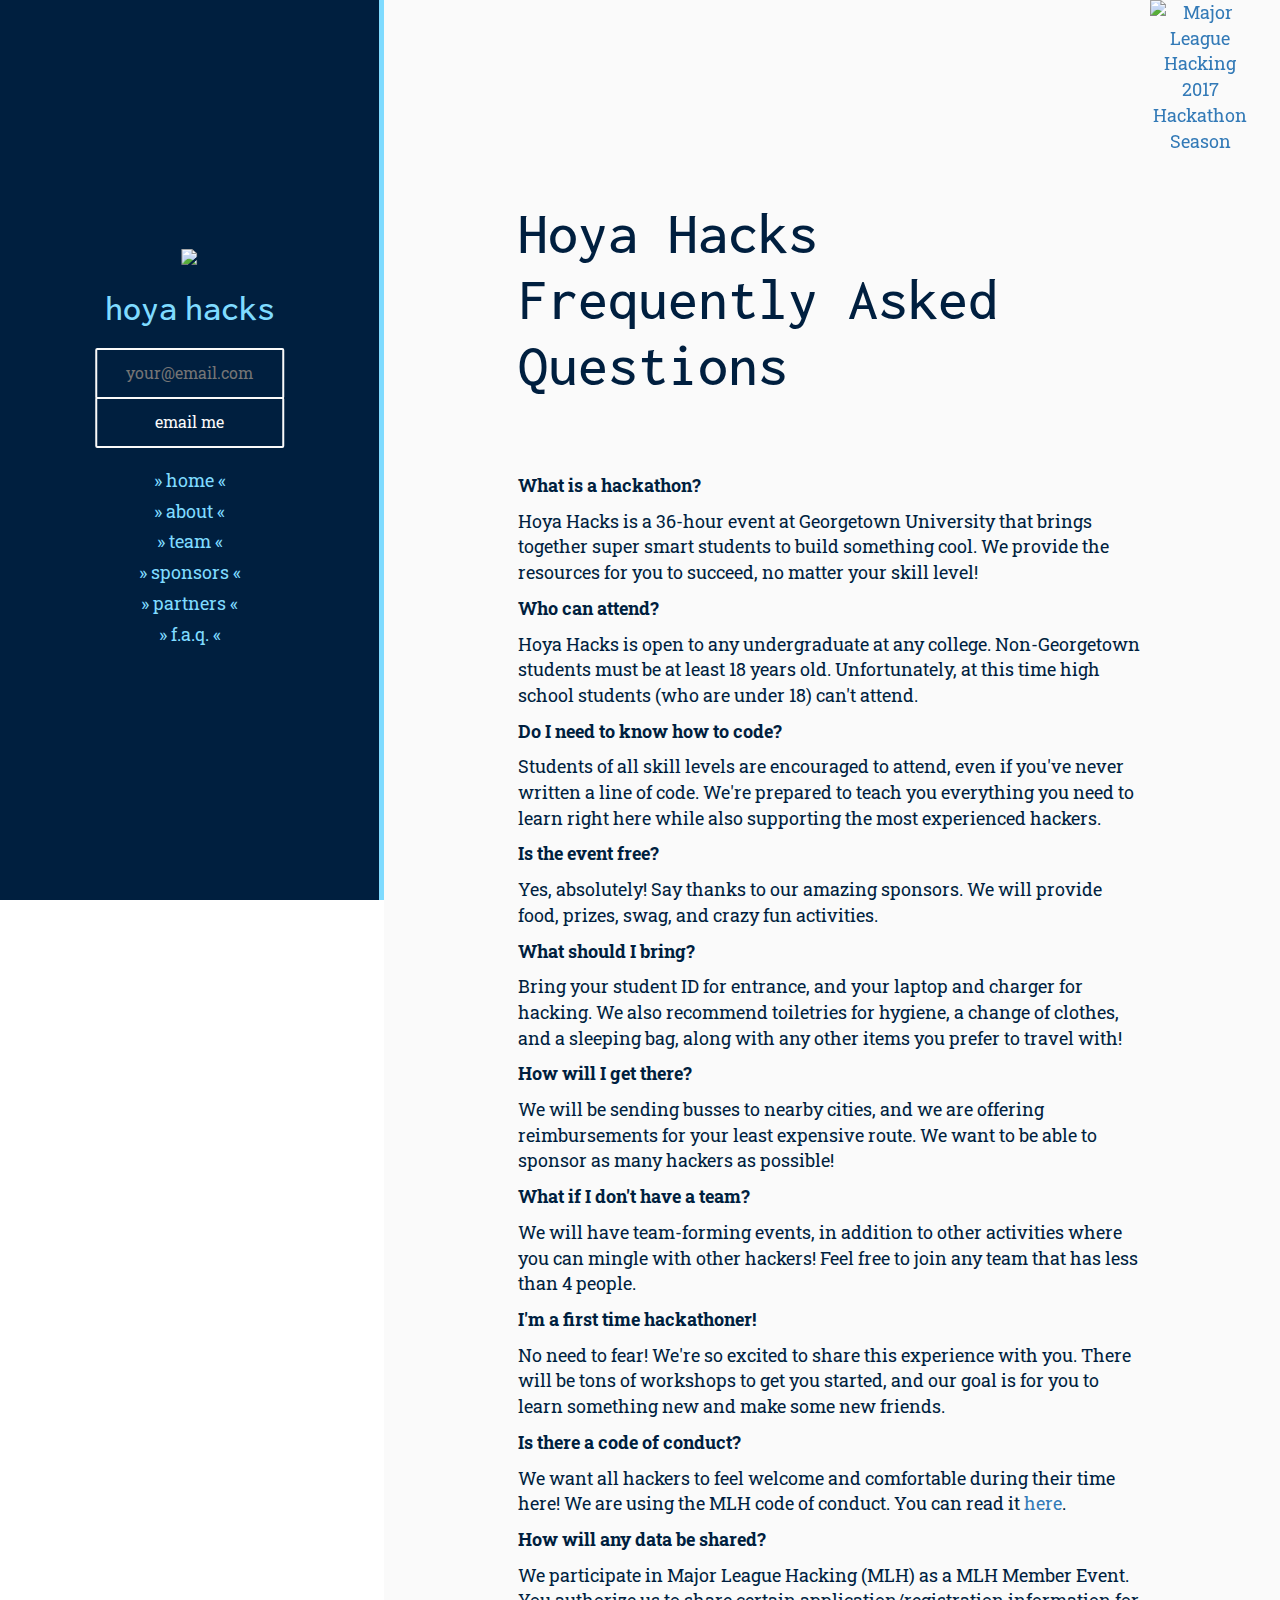
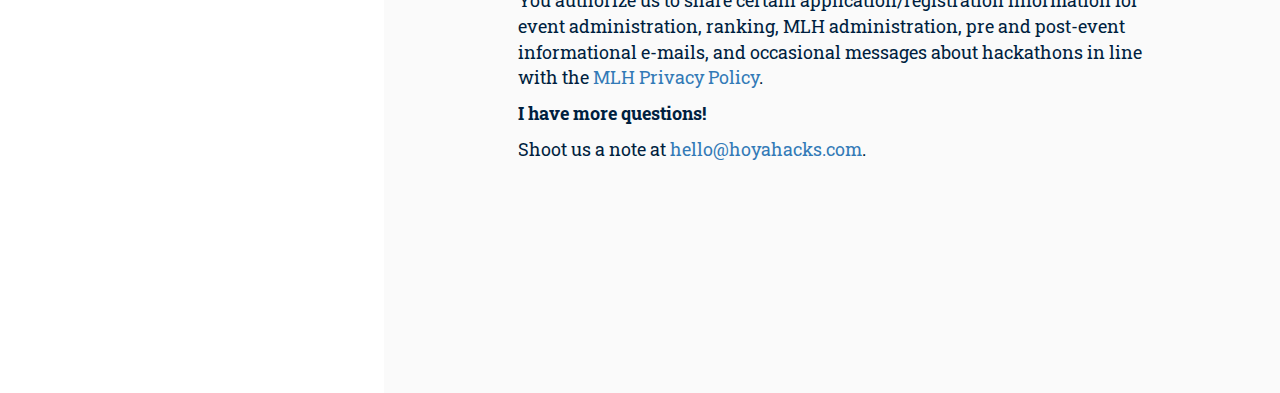
==== faq.html @ a499005d "Resolve character errors in FAQ" ====
<!doctype html>
<head>
<head lang="en">
  <meta charset="utf-8">

</head>
  <title>Hoya Hacks</title>
  <meta charset="UTF-8">
  <meta name="viewport" content="width=device-width, initial-scale=1.0, user-scalable=yes">
  <meta name="description" content="Hoya Hacks is Georgetown University's first-ever intercollegiate hackathon.">

  <!-- Facebook -->
  <meta property="fb:app_id" content="1055176054540154">
  <meta property="og:url" content="http://www.hoyahacks.com">
  <meta property="og:title" content="Hoya Hacks 2016">
  <meta property="og:description" content="Hoya Hacks is Georgetown University's first-ever intercollegiate hackathon.">
  <meta property="og:type" content="website">
  <meta property="og:image" content="https://raw.githubusercontent.com/HoyaHacks/web/gh-pages/img/fb-photo.jpg">
  <meta property="og:image:width" content="1200">
  <meta property="og:image:height" content="630">
  <meta property="og:image:type" content="image/png">

  <!-- Twitter -->
  <meta name="twitter:card" content="summary">
  <meta name="twitter:site" content="@hoyahacks">
  <meta name="twitter:title" content="Hoya Hacks 2016">
  <meta name="twitter:description" content="Hoya Hacks is Georgetown University's first-ever intercollegiate hackathon.">
  <meta name="twitter:image" content="http://www.hoyahacks.com/img/dog-pink.png">
  <meta name="twitter:image:width" content="512">
  <meta name="twitter:image:height" content="512">

  <!-- scripts and styles -->
  <link rel="icon" type="image/png" href="img/favicon.png">
  <script type="text/javascript" src="http://ajax.googleapis.com/ajax/libs/jquery/1.7.2/jquery.min.js"></script>
  <script type="text/javascript" src="js/main.js"></script>
  <link rel="stylesheet" href="https://maxcdn.bootstrapcdn.com/bootstrap/3.3.5/css/bootstrap.min.css">
  <link rel="stylesheet" href="https://maxcdn.bootstrapcdn.com/font-awesome/4.5.0/css/font-awesome.min.css">
  <link rel="stylesheet" href="css/styles.css">
  <link rel="stylesheet" href="css/mailchimp.css">

  <!-- Facebook Pixel Code -->
  <script>
  !function(f,b,e,v,n,t,s){if(f.fbq)return;n=f.fbq=function(){n.callMethod?
  n.callMethod.apply(n,arguments):n.queue.push(arguments)};if(!f._fbq)f._fbq=n;
  n.push=n;n.loaded=!0;n.version='2.0';n.queue=[];t=b.createElement(e);t.async=!0;
  t.src=v;s=b.getElementsByTagName(e)[0];s.parentNode.insertBefore(t,s)}(window,
  document,'script','//connect.facebook.net/en_US/fbevents.js');
  fbq('init', '924072291000390');
  fbq('track', "PageView");</script>
  <noscript><img height="1" width="1" style="display:none"
  src="https://www.facebook.com/tr?id=924072291000390&ev=PageView&noscript=1"
  /></noscript>

  <!-- Google Analytics -->
  <script>
  (function(i,s,o,g,r,a,m){i['GoogleAnalyticsObject']=r;i[r]=i[r]||function(){
    (i[r].q=i[r].q||[]).push(arguments)},i[r].l=1*new Date();a=s.createElement(o),
    m=s.getElementsByTagName(o)[0];a.async=1;a.src=g;m.parentNode.insertBefore(a,m)
  })(window,document,'script','http://www.google-analytics.com/analytics.js','ga');
  ga('create', 'UA-65596909-1', 'auto');
  ga('send', 'pageview');
  </script>

</head>


<body>
  <div class="container-fluid">
    <div class="row">

      <!-- LEFT -->
      <div class="col-md-6 affix hidden-xs hidden-sm left">
        <div class="centered-container">
          <div class="bulldog-tease">
            <img src="img/bulldog.png">
          </div>
          <h1 class="hoyahacks">hoya hacks</h1>
          <!-- get those emails -->
          <div class="signup-container">
            <form action="http://hoyahacks.us11.list-manage.com/subscribe/post?u=f55885e2bcd3f02b15c63562a&amp;id=f639714c6d" method="post" id="mc-embedded-subscribe-form" name="mc-embedded-subscribe-form" class="validate" target="_blank" novalidate>
              <input type="email" value="" name="EMAIL" class="email" id="mce-EMAIL" placeholder="your@email.com" required="">
              <input type="submit" value="email me" name="subscribe" id="mc-embedded-subscribe" class="button signup">
            </form>
          </div>
          <!-- nav -->
          <ul class="nav-left">
            <li><a href="index.html#top">&raquo; home &laquo;</a></li>
            <li><a href="index.html#about">&raquo; about &laquo;</a></li>
            <li><a href="index.html#team">&raquo; team &laquo;</a></li>
            <li><a href="index.html#sponsors">&raquo; sponsors &laquo;</a></li>
            <li><a href="index.html#partners">&raquo; partners &laquo;</a></li>
            <li><a href="#top">&raquo; f.a.q. &laquo;</a></li>
          </ul>
        </div>
      </div>

      <!-- TOP -->
      <div class="col-md-6 hidden-md hidden-lg left top">
        <div class="centered-container">
          <div class="bulldog-tease">
            <img src="img/bulldog.png">
          </div>
          <h1 class="hoyahacks">hoya hacks</h1>
          <!-- get those emails -->
          <div class="signup-container">
            <form action="http://hoyahacks.us11.list-manage.com/subscribe/post?u=f55885e2bcd3f02b15c63562a&amp;id=f639714c6d" method="post" id="mc-embedded-subscribe-form" name="mc-embedded-subscribe-form" class="validate" target="_blank" novalidate>
              <input type="email" value="" name="EMAIL" class="email" id="mce-EMAIL" placeholder="your@email.com" required="">
              <input type="submit" value="email me" name="subscribe" id="mc-embedded-subscribe" class="button signup">
            </form>
          </div>
          <!-- nav -->
          <ul class="nav-left">
            <li><a href="index.html#top">&raquo; home &laquo;</a></li>
            <li><a href="index.html#about">&raquo; about &laquo;</a></li>
            <li><a href="index.html#team">&raquo; team &laquo;</a></li>
            <li><a href="index.html#sponsors">&raquo; sponsors &laquo;</a></li>
            <li><a href="index.html#partners">&raquo; partners &laquo;</a></li>
            <li><a href="#top">&raquo; f.a.q. &laquo;</a></li>
          </ul>
        </div>
      </div>

      <!-- RIGHT -->
      <div class="col-md-6 col-md-offset-6 right">
        <div class="contents-container">
          <div class="section dark-text">
            <h1 id="top" class="attention">Hoya Hacks<br>Frequently Asked Questions</h1>
          </div>
          <div class="section dark-text">
            <p style="font-weight:bold;">What is a hackathon?</p>
            <p>Hoya Hacks is a 36-hour event at Georgetown University that brings together super smart students to build something cool. We provide the resources for you to succeed, no matter your skill level!</p>
            <p style="font-weight:bold;">Who can attend?</p>
            <p>Hoya Hacks is open to any undergraduate at any college. Non-Georgetown students must be at least 18 years old. Unfortunately, at this time high school students (who are under 18) can't attend.</p>
            <p style="font-weight:bold;">Do I need to know how to code?</p>
            <p>Students of all skill levels are encouraged to attend, even if you've never written a line of code. We're prepared to teach you everything you need to learn right here while also supporting the most experienced hackers.</p>
            <p style="font-weight:bold;">Is the event free?</p>
            <p>Yes, absolutely! Say thanks to our amazing sponsors. We will provide food, prizes, swag, and crazy fun activities.</p>
            <p style="font-weight:bold;">What should I bring?</p>
            <p>Bring your student ID for entrance, and your laptop and charger for hacking. We also recommend toiletries for hygiene, a change of clothes, and a sleeping bag, along with any other items you prefer to travel with!</p>
            <p style="font-weight:bold;">How will I get there?</p>
            <p>We will be sending busses to nearby cities, and we are offering reimbursements for your least expensive route. We want to be able to sponsor as many hackers as possible!</p>
            <p style="font-weight:bold;">What if I don't have a team?</p>
            <p>We will have team-forming events, in addition to other activities where you can mingle with other hackers! Feel free to join any team that has less than 4 people.</p>
            <p style="font-weight:bold;">I'm a first time hackathoner!</p>
            <p>No need to fear! We're so excited to share this experience with you. There will be tons of workshops to get you started, and our goal is for you to learn something new and make some new friends.</p>
            <p style="font-weight:bold;">Is there a code of conduct?</p>
            <p>We want all hackers to feel welcome and comfortable during their time here! We are using the MLH code of conduct. You can read it <a href="http://mlh.io/privacy">here</a>.</p>
            <p style="font-weight:bold;">How will any data be shared?</p>
            <p>We participate in Major League Hacking (MLH) as a MLH Member Event. You authorize us to share certain application/registration information for event administration, ranking, MLH administration, pre and post-event informational e-mails, and occasional messages about hackathons in line with the <a href="http://mlh.io/privacy">MLH Privacy Policy</a>.</p>
            <p style="font-weight:bold;">I have more questions!</p>
            <p>Shoot us a note at <a href="mailto:hello@hoyahacks.com">hello@hoyahacks.com</a>.</p>
          </div>
        </div>
      </div>
    </div>

  </div>

  <script type='text/javascript' src='http://s3.amazonaws.com/downloads.mailchimp.com/js/mc-validate.js'></script>
  <script type='text/javascript'>(function($) {window.fnames = new Array(); window.ftypes = new Array();fnames[0]='EMAIL';ftypes[0]='email';fnames[1]='FNAME';ftypes[1]='text';fnames[2]='LNAME';ftypes[2]='text';}(jQuery));var $mcj = jQuery.noConflict(true);</script>
  <!--End mc_embed_signup-->

  <!-- Google Analytics -->
  <script>
  (function(i,s,o,g,r,a,m){i['GoogleAnalyticsObject']=r;i[r]=i[r]||function(){
    (i[r].q=i[r].q||[]).push(arguments)},i[r].l=1*new Date();a=s.createElement(o),
    m=s.getElementsByTagName(o)[0];a.async=1;a.src=g;m.parentNode.insertBefore(a,m)
  })(window,document,'script','http://www.google-analytics.com/analytics.js','ga');

  ga('create', 'UA-65596909-1', 'auto');
  ga('send', 'pageview');
  </script>
  <a id="mlh-trust-badge" style="display:block;max-width:100px;min-width:60px;position:fixed;right:30px;top:0;width:10%;z-index:10000" href="https://mlh.io/seasons/na-2017/events?utm_source=na-2017&utm_medium=TrustBadge&utm_campaign=na-2017&utm_content=blue" target="_blank"><img src="https://s3.amazonaws.com/logged-assets/trust-badge/2017/blue.svg" alt="Major League Hacking 2017 Hackathon Season" style="width:100%"></a>
</body>

</html>
---- css/styles.css ----
@import 'https://fonts.googleapis.com/css?family=Inconsolata:700|Roboto+Slab:300';

body {
    font-family: 'Roboto Slab', sans-serif;
    text-align: center;
    color: rgb(42,42,42);
}

h1, h2, h3, h4 {
    font-family: 'Inconsolata', sans-serif;
}

h1.hoyahacks {
    word-spacing: -10px;
}

body {
    font-size: 18px;
}

.contents-container h1 {
    font-size: 45px;
}

img {
    max-height: 100%;
}

.logo-holder {
    padding: 12em 0 0;
}

.fixed-left {
    position: fixed;
}

.logo-holder img {
    max-width: 96%;
    width: 1000px;
}

.btn {
    -webkit-appearance: none;
    text-transform: uppercase;
    background: #47adaa;
    color: #fff;
}

.dates {
    font-size: 4em;
    margin-top: 0.2em;
    margin-bottom: 1em;
    color: #7FDBFF;
}

#messages {
    min-height: 1.4em;
    font-size: 2em;
}

.questions {
    display: inline-block;
    font-size: 1.5em;
    margin-top: 1em;
}

.bulldog-tease {
    display: inline-block;
}

.contact-email {
    color: #fff;
    text-decoration: underline;
}

.contact-email:hover {
    color: #fff;
}

/* LAYOUT */
.left {
    height: 100%;
    width: 30%;
    background-color: #001f3f;
    color: #7FDBFF;
    border-right: 5px solid #7FDBFF;
}

.right {
    float: left;
    margin-left: 30%;
    width:70%;
    float: right;
    background: #FAFAFA;
    color: #0074D9;
    padding: 10em 0 10em;
    text-align: left;
    max-width: 70%;
}

.top {
    min-height: 100vh;
}

/* CONTENTS */
.nav-left {
    padding: 0;
    list-style: none;
    font-size: 18px;
}

.nav-left li {
    margin-bottom: 5px;
}

.nav-left a {
    color: #7FDBFF;
}

.centered-container {
    position: absolute;
    left: 50%;
    top: 50%;
    transform: translateY(-50%) translateX(-50%);
}

.contents-container {
    width: 40em;
    max-width: 70%;
    margin-left: auto;
    margin-right: auto;
}

.section {
    margin-bottom: 50px;
}

.section a {
    color: ;
}

.contents-container h1.attention {
    font-size: 60px;
    margin-bottom: 75px;
}

/* PEOPLE */
div.people {
    margin-top: 20px;
    font-size: 15px;
    text-align: center;
}

h2.name {
    text-align: center;
    margin-top: 10px;
}

img.photo {
    margin-left: auto;
    margin-right: auto;
    max-width: 70%;
    border-radius: 2px;
    border: 2px solid #001f3f;
}

/* INPUT */
input {
    font-size: 16px;
    outline: none;
}

input.email {
    text-align: center;
    width: 100%;
    padding: 12px;
    border: 2px solid #FAFAFA;
    border-radius: 2px;
    background: transparent;
    color: #FAFAFA;
    transition: 0.3s ease;
}

/* Generalize out? */
.email:focus {
    border-color: #7FDBFF;
}

.email:focus + input.button {
    border-color: #7FDBFF;
    color: #7FDBFF;
}

input.button.signup {
    padding: 12px 25px;
    background: transparent;
    border: 2px solid #FAFAFA;
    border-radius: 2px;
    color: #FAFAFA;
    /* Hover */
    cursor: pointer;
    text-transform: lowercase;
    transition: 0.3s ease;
}
input.button.signup:hover {
    color: #001f3f;
    border-color: #7FDBFF;
    background-color: #7FDBFF;
}
/* Irritating. */
#mc-embedded-subscribe {
    width: 100%;
    margin: -2px auto 0px auto;
}

.signup-container {
    margin: 20px 0 20px;
    text-align: center;
}

/* RESPONSIVENESS */
@media only screen and (max-width: 1250px) {
    .dates {
        font-size: 2.5em;
    }
}

@media only screen and (max-width: 1100px) {
    .dates {
        font-size: 3em;
    }
}

@media only screen and (max-width: 992px) {
    .left {
        width: inherit;
        background-color: #001f3f;
        border: none;
    }
    .top {
        border-bottom: 5px solid #7FDBFF;
    }
    .right {
        width: 100%;
        max-width: 100%;
        float: inherit;
        margin: 0;
    }
    .affix {
        display: none;
    }
}

@media only screen and (max-width : 767px){
    div.people {
        margin-top: 0px;
    }
    .col-sm-4 {
        margin-top: 20px;
    }
    .contact-us {
        margin-top: 6em;
    }
    .logo-holder {
        padding-top: 8em;
    }
    body {
        font-size: 17px;
    }
    .contents-container h1.attention {
        font-size: 45px;
    }
}

@media only screen and (max-width : 520px){
    .contents-container {
        max-width: 80%;
    }
    body {
        font-size: 16px;
    }
}

/* MODIFIERS */
.light-text {
    color: #0074D9;
}
.dark-text {
    color: #001f3f;
}
---- css/mailchimp.css ----
#mc_embed_signup {
    clear: left;
    font-size: 0.8em;
}

#mc_embed_signup form {
    padding: 10px 0;
    text-align: center;
}

#mc_embed_signup .mc-field-group .email {
    display: inline-block;
    border: 0;
    font-size: 2.5em;
    color: #202f57;
    text-align: center;
    border-bottom: 1px solid gray;
    width: 600px;
    max-width: 75%;
}

#mc_embed_signup .mce_inline_error {
    width: 600px;
    max-width: 90%;
    margin: 0 auto !important;
}

#mc_embed_signup .button {
    background: #47adaa;
    font-size: 1.8em;
    height: auto;
    padding: 0.7em 1.2em;
    margin: 1em 0 0;
}
#mc_embed_signup .button:hover {
    background: #ed6f40;
}

#mc_embed_signup .mc-field-group {
    display: block;
    padding-bottom: 0;
    text-align: center;
    width: auto;
}

#mc_embed_signup div.response {
    width: 100%;
    float: none;
    text-align: center;
    margin-top: 0;
}
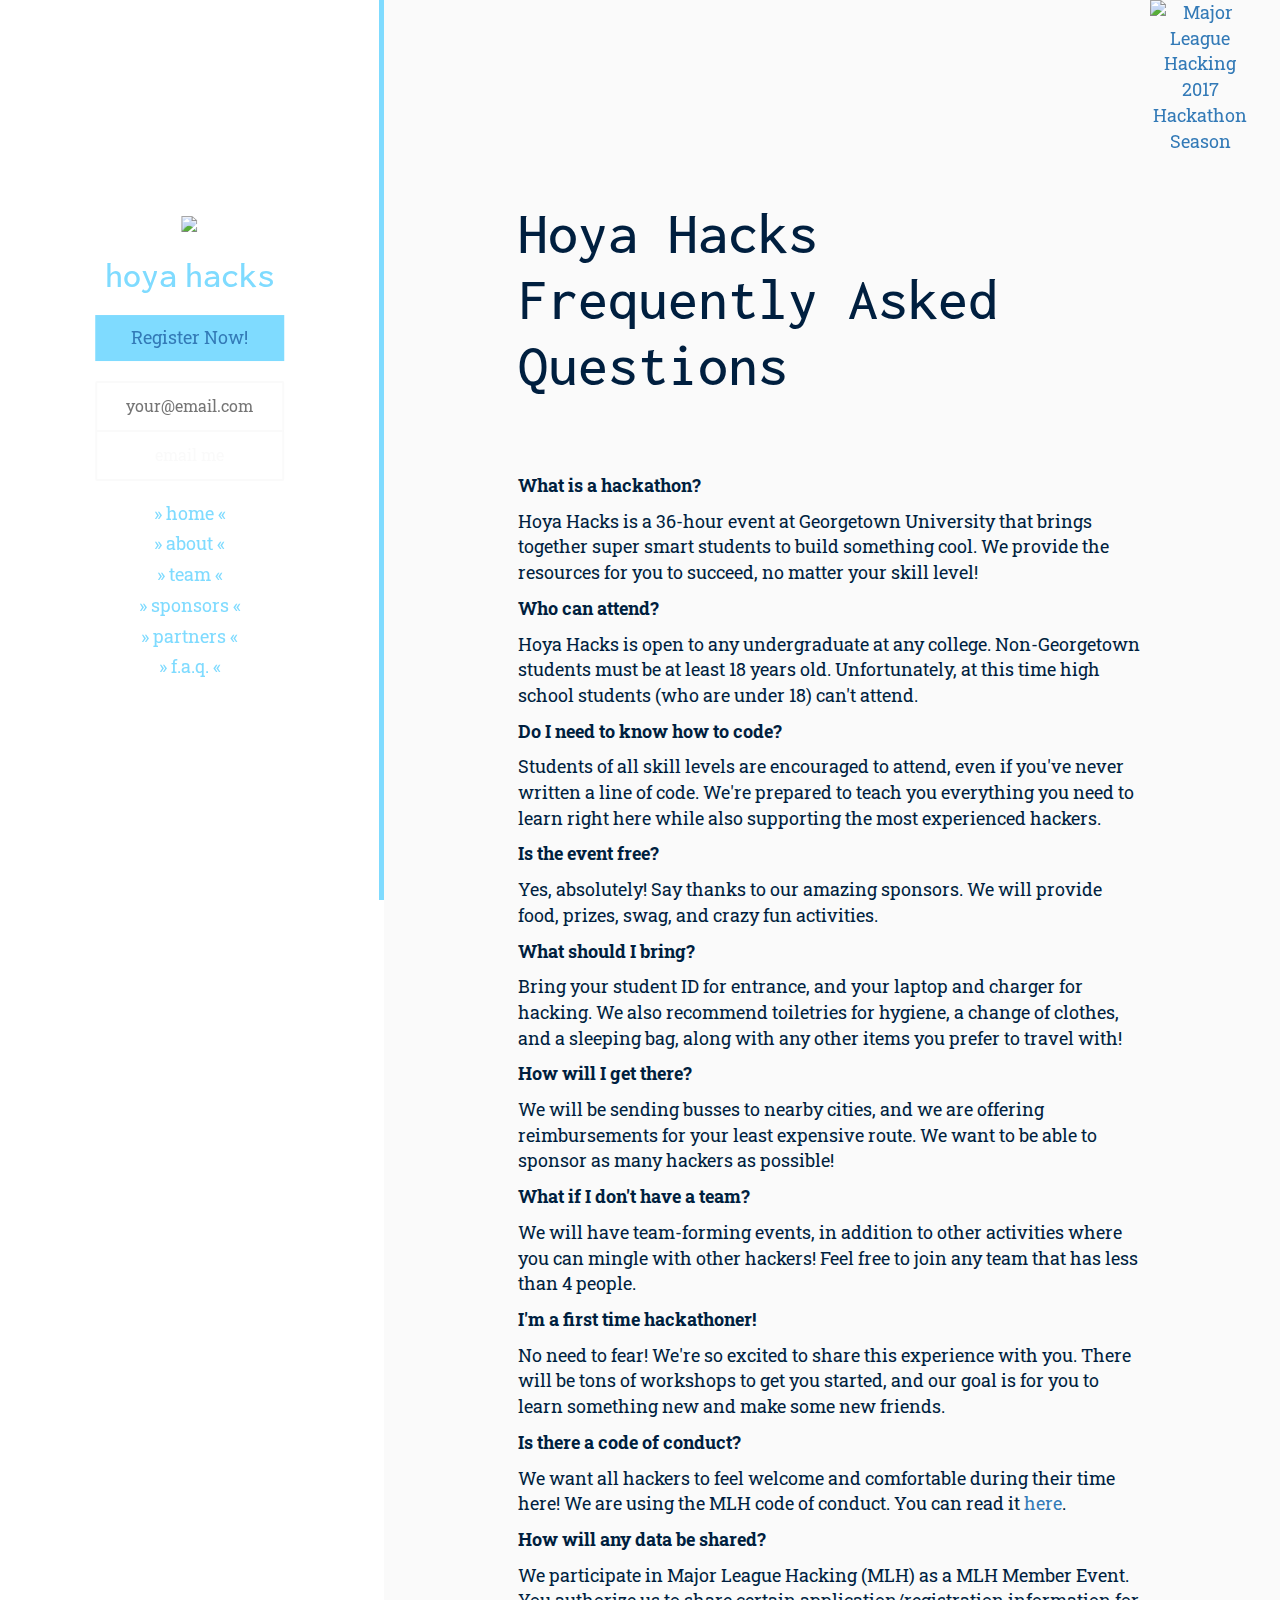
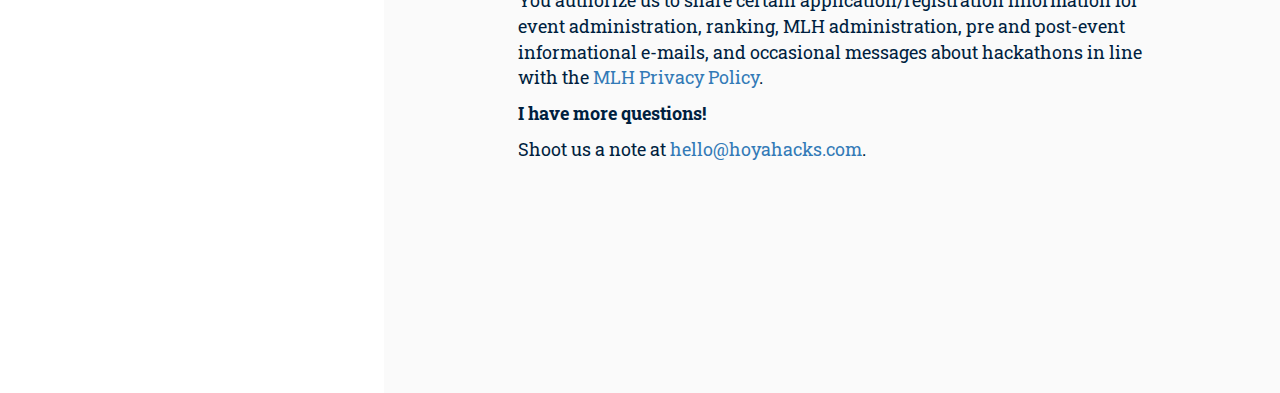
==== commit 83bbe1c9: "Added application button to mobile." ====
--- a/faq.html
+++ b/faq.html
@@ -75,6 +75,9 @@
             <img src="img/bulldog.png">
           </div>
           <h1 class="hoyahacks">hoya hacks</h1>
+		  <div class="signup-button-container">
+			<a href="https://hoyahacks.typeform.com/to/YUF3Q3" class="signup-button">Register Now!</a>
+		  </div>
           <!-- get those emails -->
           <div class="signup-container">
             <form action="http://hoyahacks.us11.list-manage.com/subscribe/post?u=f55885e2bcd3f02b15c63562a&amp;id=f639714c6d" method="post" id="mc-embedded-subscribe-form" name="mc-embedded-subscribe-form" class="validate" target="_blank" novalidate>
@@ -101,6 +104,9 @@
             <img src="img/bulldog.png">
           </div>
           <h1 class="hoyahacks">hoya hacks</h1>
+		  <div class="signup-button-container">
+			<a href="https://hoyahacks.typeform.com/to/YUF3Q3" class="signup-button">Register Now!</a>
+		  </div>
           <!-- get those emails -->
           <div class="signup-container">
             <form action="http://hoyahacks.us11.list-manage.com/subscribe/post?u=f55885e2bcd3f02b15c63562a&amp;id=f639714c6d" method="post" id="mc-embedded-subscribe-form" name="mc-embedded-subscribe-form" class="validate" target="_blank" novalidate>
--- a/css/styles.css
+++ b/css/styles.css
@@ -81,7 +81,8 @@
 .left {
     height: 100%;
     width: 30%;
-    background-color: #001f3f;
+	/*background-color: #001f3f;*/
+	background-image: url("../img/color-bg-dark.jpg");
     color: #7FDBFF;
     border-right: 5px solid #7FDBFF;
 }
@@ -160,8 +161,24 @@
     margin-left: auto;
     margin-right: auto;
     max-width: 70%;
-    border-radius: 2px;
+	border-radius: 50%;
+    /*border-radius: 2px;*/
     border: 2px solid #001f3f;
+}
+
+/* SPONSORS */
+.sponsors .col-sm-4 {
+	display: table-cell;
+	vertical-align: middle;
+}
+
+img.sponsorphoto {
+	margin-top: 25px;
+	margin-bottom: 25px;
+    margin-left: auto;
+    margin-right: auto;
+    max-width: 70%;
+	display: inline-block;
 }
 
 /* INPUT */
@@ -218,6 +235,13 @@
     text-align: center;
 }
 
+.signup-button-container {
+	margin: 20px 0 20px;
+	padding: 10px;
+	background-color: #7FDBFF;
+	text-align: center;
+}
+
 /* RESPONSIVENESS */
 @media only screen and (max-width: 1250px) {
     .dates {
@@ -234,7 +258,8 @@
 @media only screen and (max-width: 992px) {
     .left {
         width: inherit;
-        background-color: #001f3f;
+        /*background-color: #001f3f;*/
+		background-image: url("../img/color-bg-dark.jpg");
         border: none;
     }
     .top {
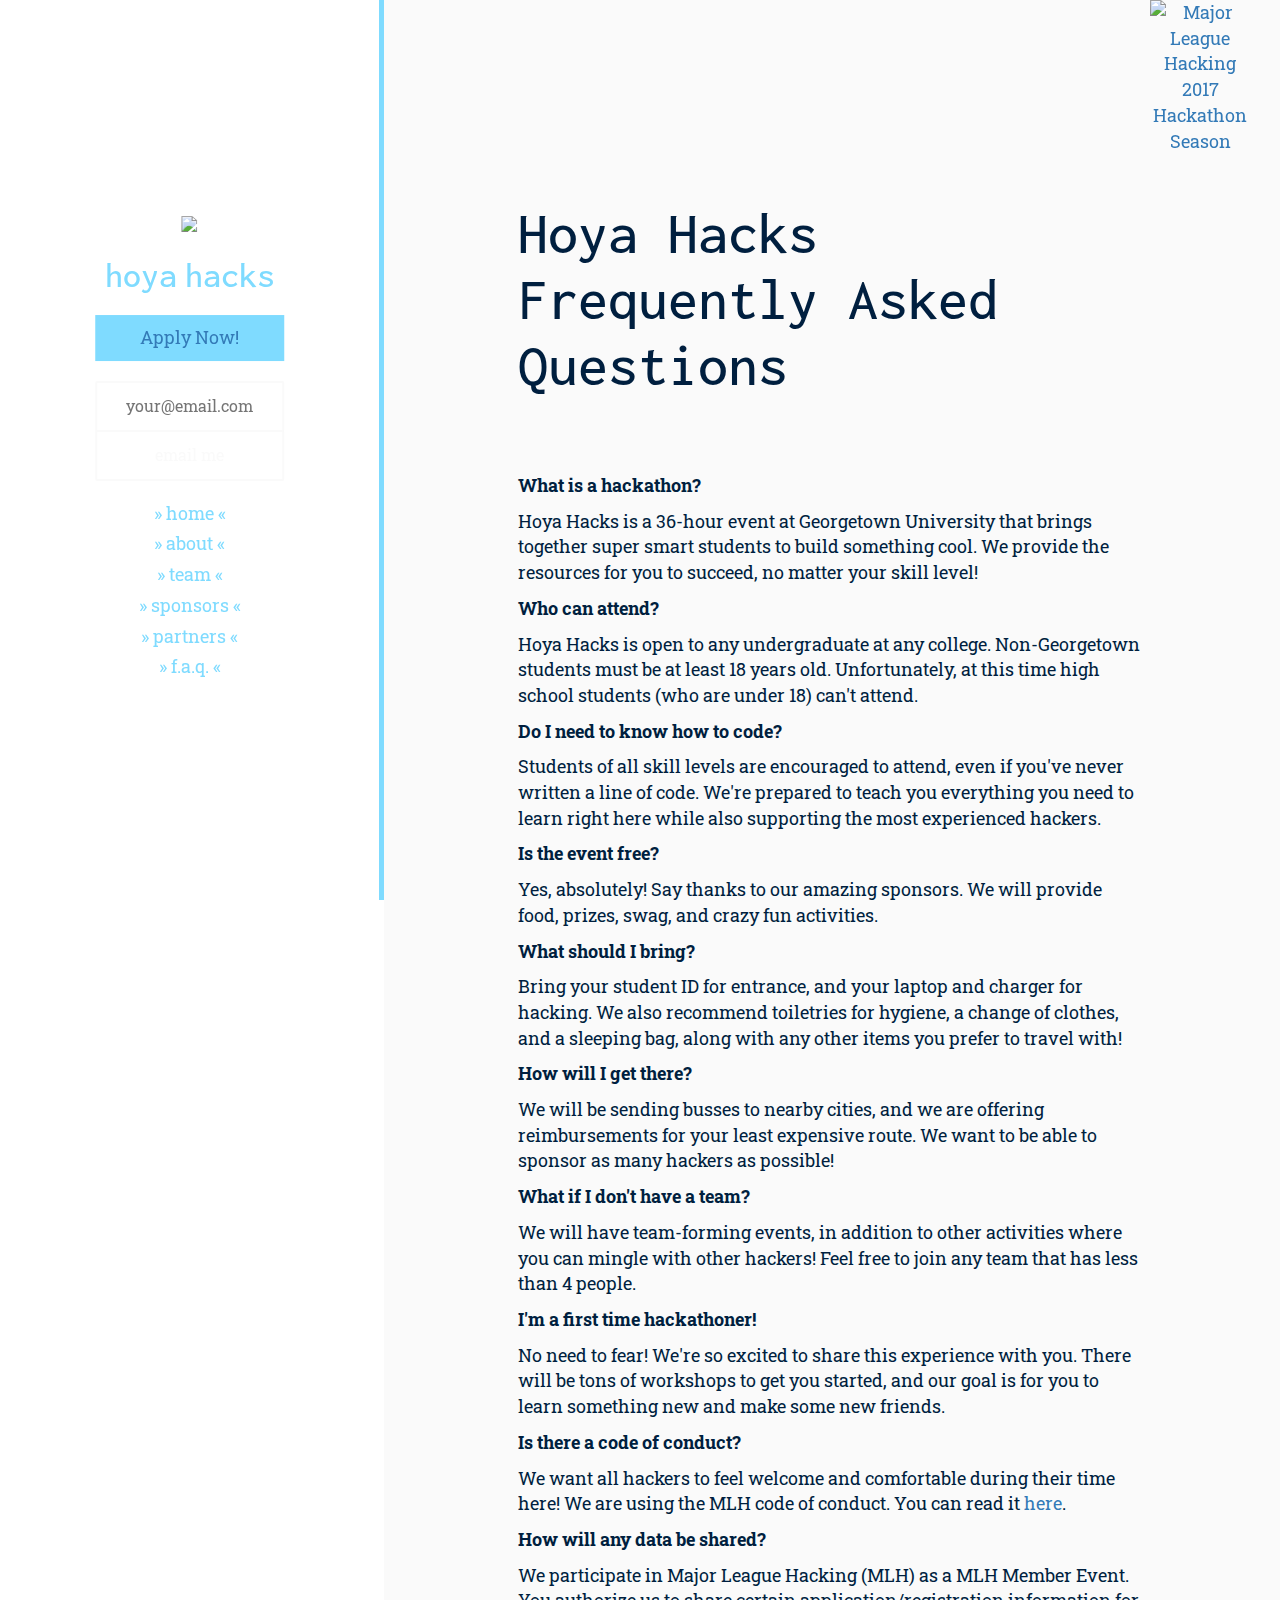
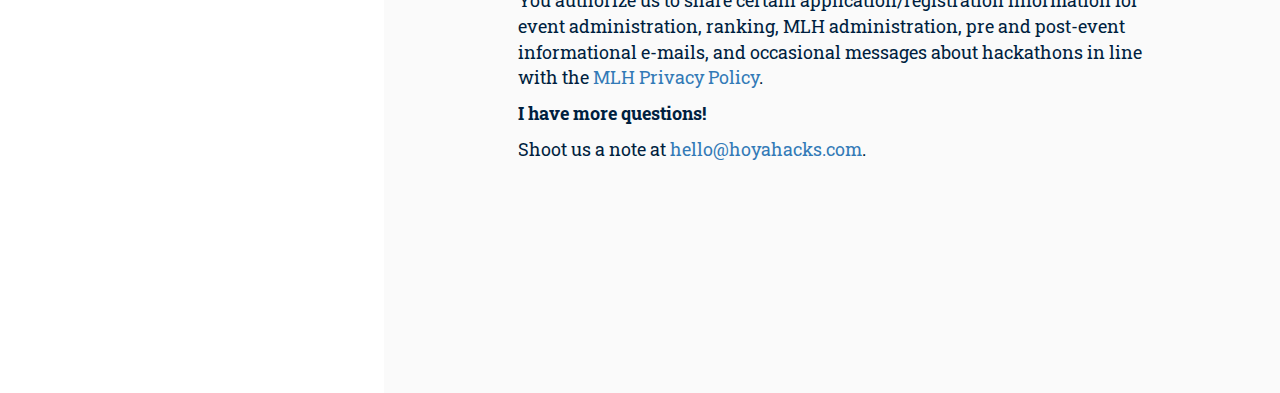
==== commit 9d963047: "Changed 'Register Now' to 'Apply Now'" ====
--- a/faq.html
+++ b/faq.html
@@ -76,7 +76,7 @@
           </div>
           <h1 class="hoyahacks">hoya hacks</h1>
 		  <div class="signup-button-container">
-			<a href="https://hoyahacks.typeform.com/to/YUF3Q3" class="signup-button">Register Now!</a>
+			<a href="https://hoyahacks.typeform.com/to/YUF3Q3" class="signup-button">Apply Now!</a>
 		  </div>
           <!-- get those emails -->
           <div class="signup-container">
@@ -105,7 +105,7 @@
           </div>
           <h1 class="hoyahacks">hoya hacks</h1>
 		  <div class="signup-button-container">
-			<a href="https://hoyahacks.typeform.com/to/YUF3Q3" class="signup-button">Register Now!</a>
+			<a href="https://hoyahacks.typeform.com/to/YUF3Q3" class="signup-button">Apply Now!</a>
 		  </div>
           <!-- get those emails -->
           <div class="signup-container">
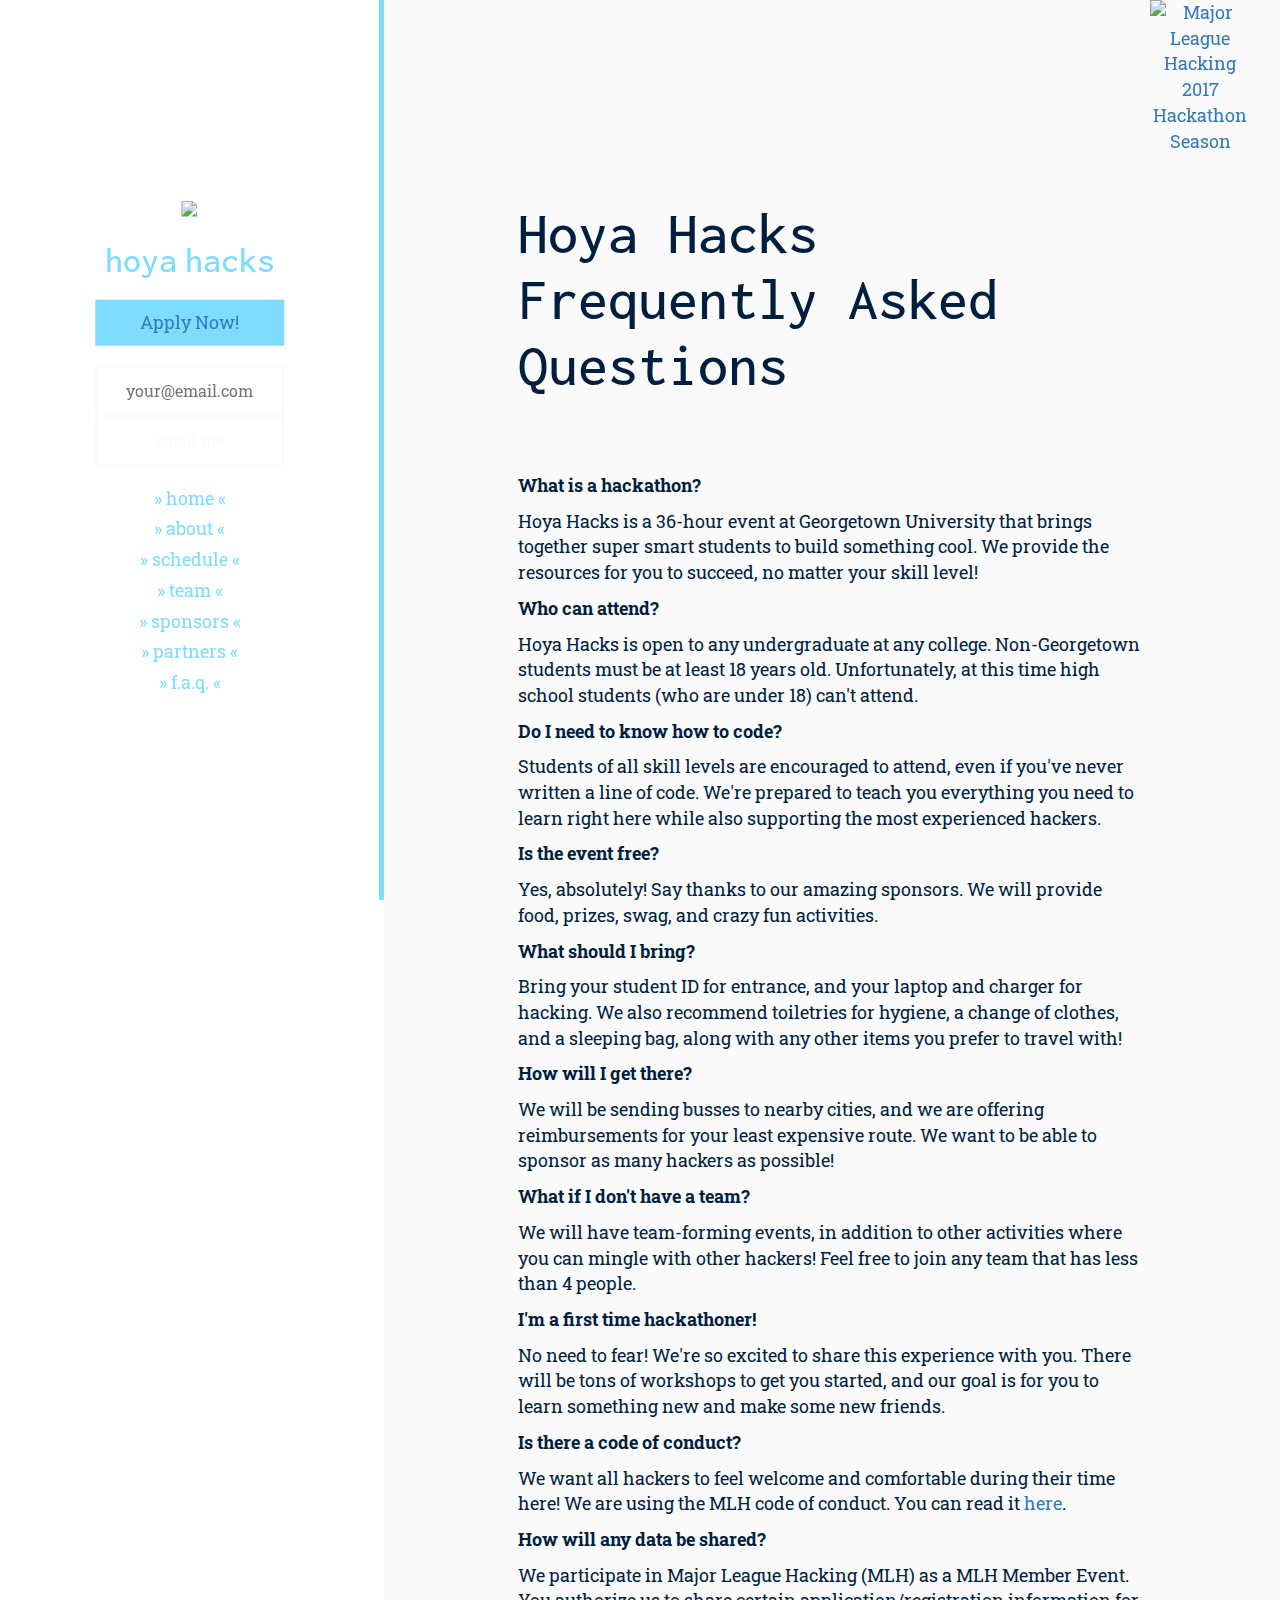
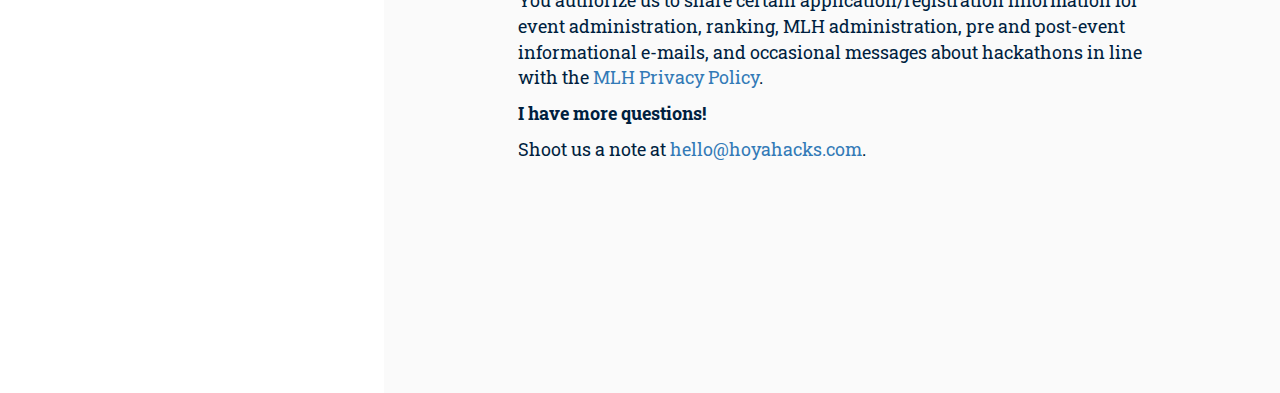
==== commit 086fc7e4: "Added schedule" ====
--- a/faq.html
+++ b/faq.html
@@ -89,6 +89,7 @@
           <ul class="nav-left">
             <li><a href="index.html#top">&raquo; home &laquo;</a></li>
             <li><a href="index.html#about">&raquo; about &laquo;</a></li>
+			<li><a href="index.html#schedule">&raquo; schedule &laquo;</a></li>
             <li><a href="index.html#team">&raquo; team &laquo;</a></li>
             <li><a href="index.html#sponsors">&raquo; sponsors &laquo;</a></li>
             <li><a href="index.html#partners">&raquo; partners &laquo;</a></li>
@@ -118,6 +119,7 @@
           <ul class="nav-left">
             <li><a href="index.html#top">&raquo; home &laquo;</a></li>
             <li><a href="index.html#about">&raquo; about &laquo;</a></li>
+			<li><a href="index.html#schedule">&raquo; schedule &laquo;</a></li>
             <li><a href="index.html#team">&raquo; team &laquo;</a></li>
             <li><a href="index.html#sponsors">&raquo; sponsors &laquo;</a></li>
             <li><a href="index.html#partners">&raquo; partners &laquo;</a></li>
--- a/css/styles.css
+++ b/css/styles.css
@@ -181,6 +181,27 @@
 	display: inline-block;
 }
 
+/* SCHEDULE */
+
+.schedule {
+	width: 100%;
+	font-size: 1.2em;
+}
+
+.time {
+	color: #337ab7;
+	text-align: left;
+}
+
+.schedule-day {
+	padding-top: 15px;
+	text-align: center;
+}
+
+.schedule-item {
+	text-align: right;
+}
+
 /* INPUT */
 input {
     font-size: 16px;
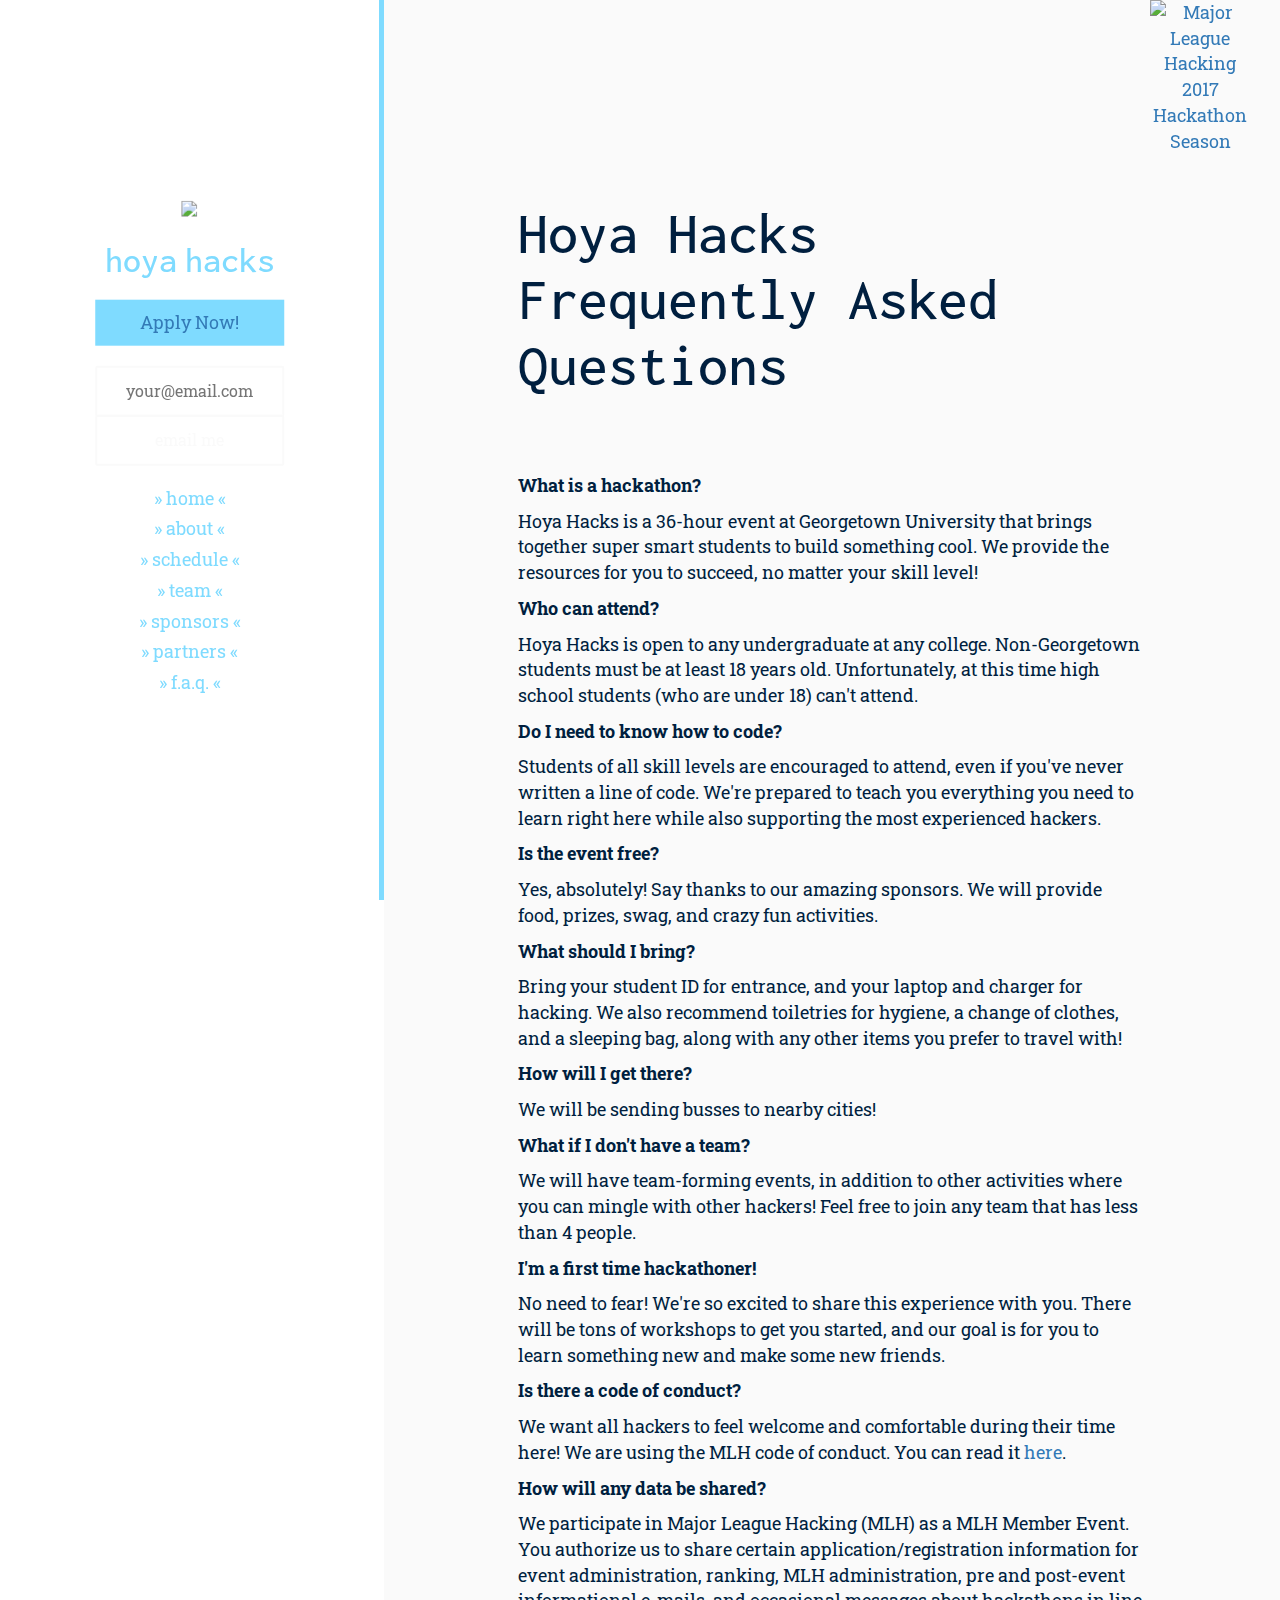
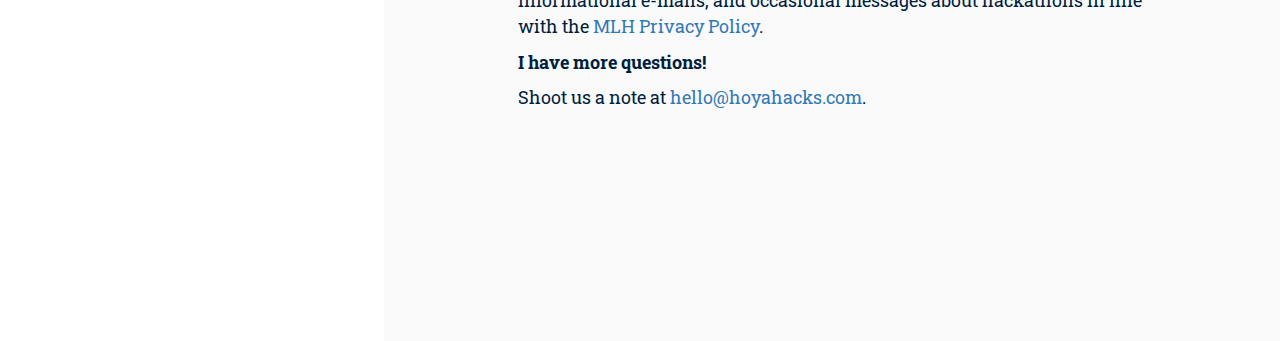
==== commit 7cbf0dd5: "Lol reimbursements are expensive" ====
--- a/faq.html
+++ b/faq.html
@@ -146,7 +146,7 @@
             <p style="font-weight:bold;">What should I bring?</p>
             <p>Bring your student ID for entrance, and your laptop and charger for hacking. We also recommend toiletries for hygiene, a change of clothes, and a sleeping bag, along with any other items you prefer to travel with!</p>
             <p style="font-weight:bold;">How will I get there?</p>
-            <p>We will be sending busses to nearby cities, and we are offering reimbursements for your least expensive route. We want to be able to sponsor as many hackers as possible!</p>
+            <p>We will be sending busses to nearby cities!</p>
             <p style="font-weight:bold;">What if I don't have a team?</p>
             <p>We will have team-forming events, in addition to other activities where you can mingle with other hackers! Feel free to join any team that has less than 4 people.</p>
             <p style="font-weight:bold;">I'm a first time hackathoner!</p>
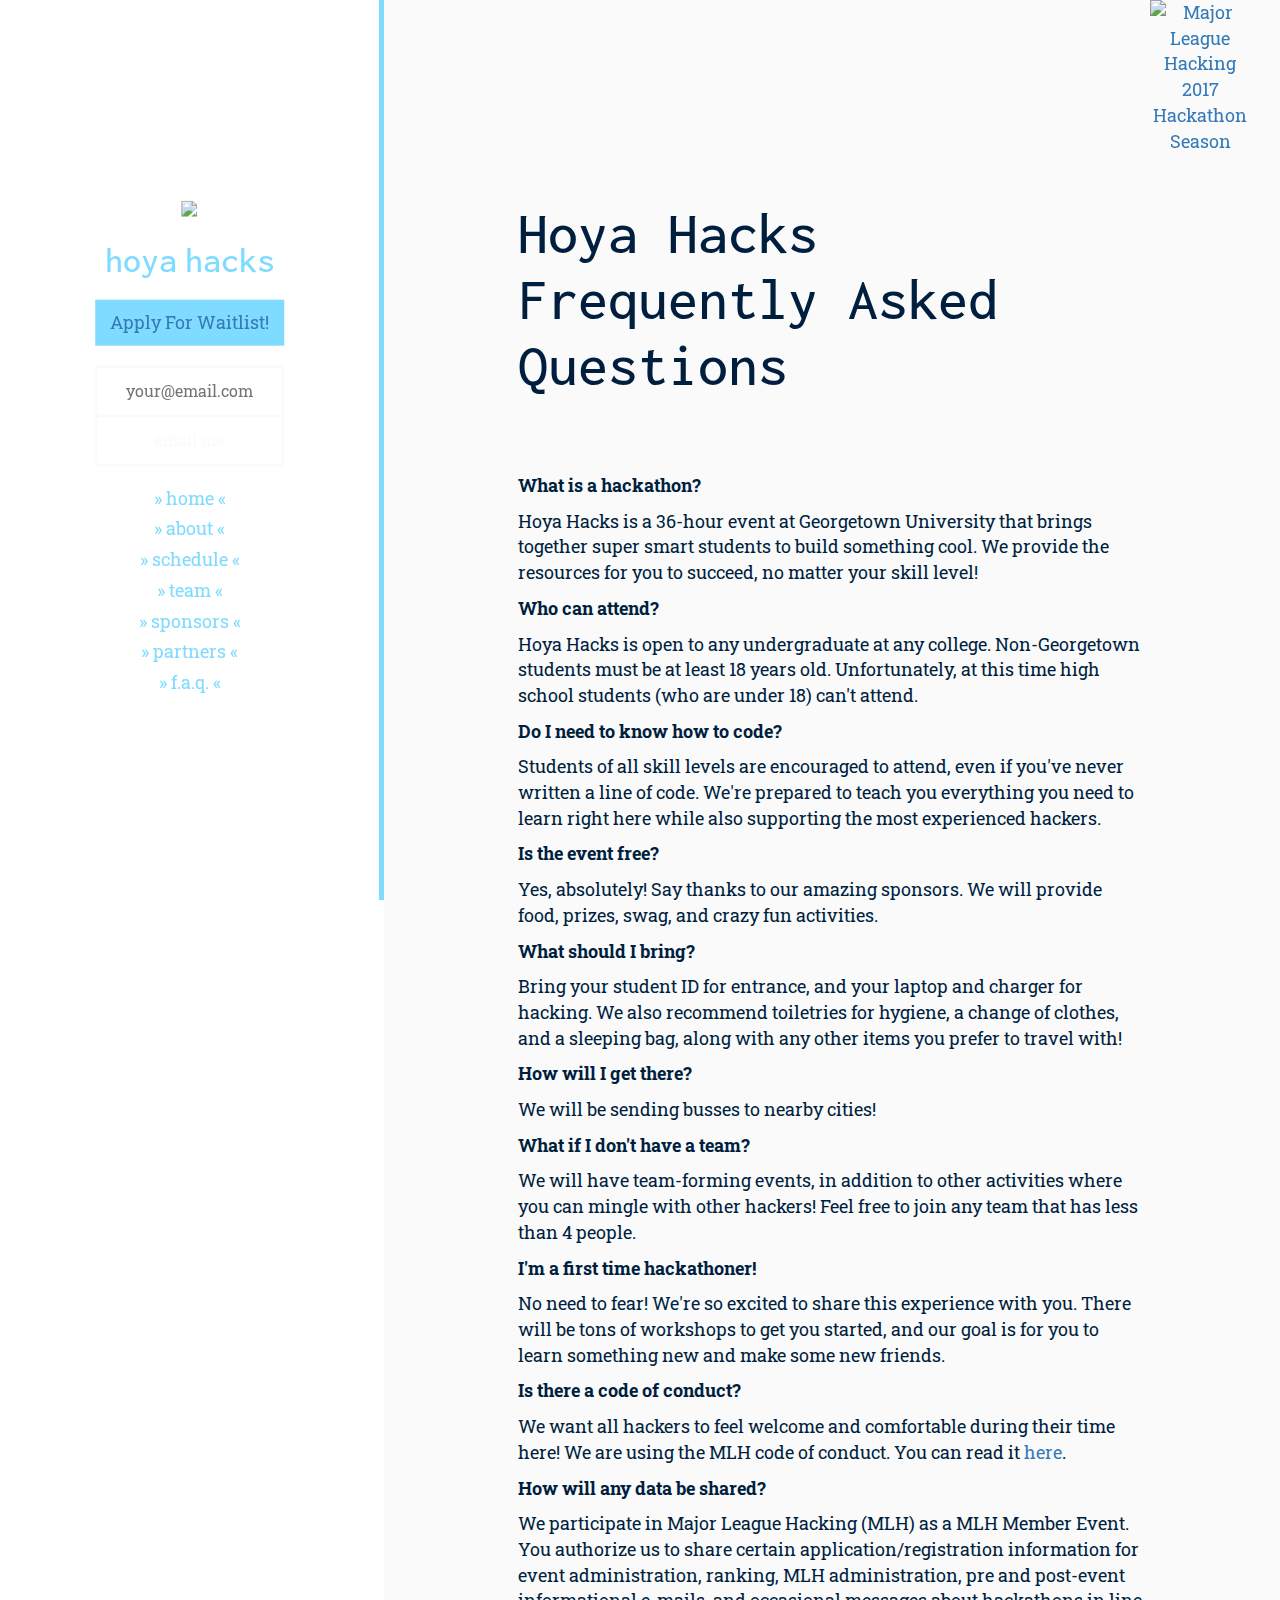
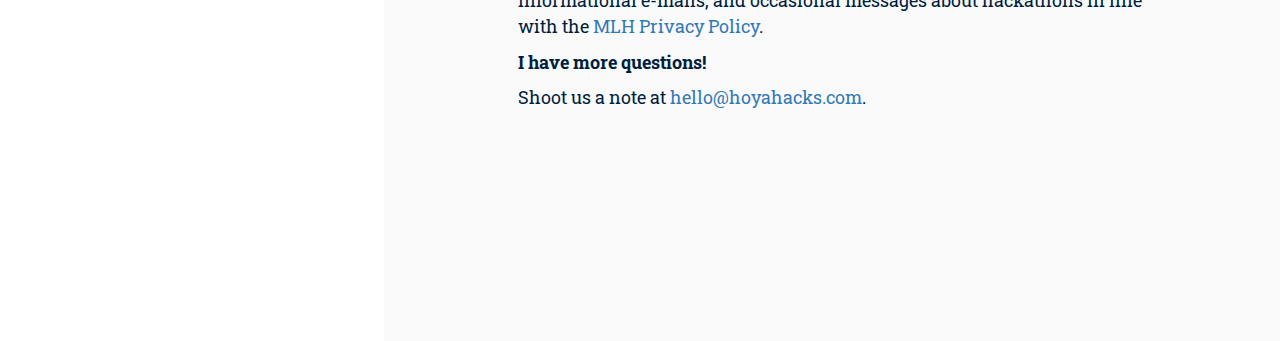
==== commit 1bcac930: "Changed to waitlist typeform" ====
--- a/faq.html
+++ b/faq.html
@@ -76,7 +76,7 @@
           </div>
           <h1 class="hoyahacks">hoya hacks</h1>
 		  <div class="signup-button-container">
-			<a href="https://hoyahacks.typeform.com/to/YUF3Q3" class="signup-button">Apply Now!</a>
+			<a href="https://hoyahacks.typeform.com/to/zpp7Ik" class="signup-button">Apply For Waitlist!</a>
 		  </div>
           <!-- get those emails -->
           <div class="signup-container">
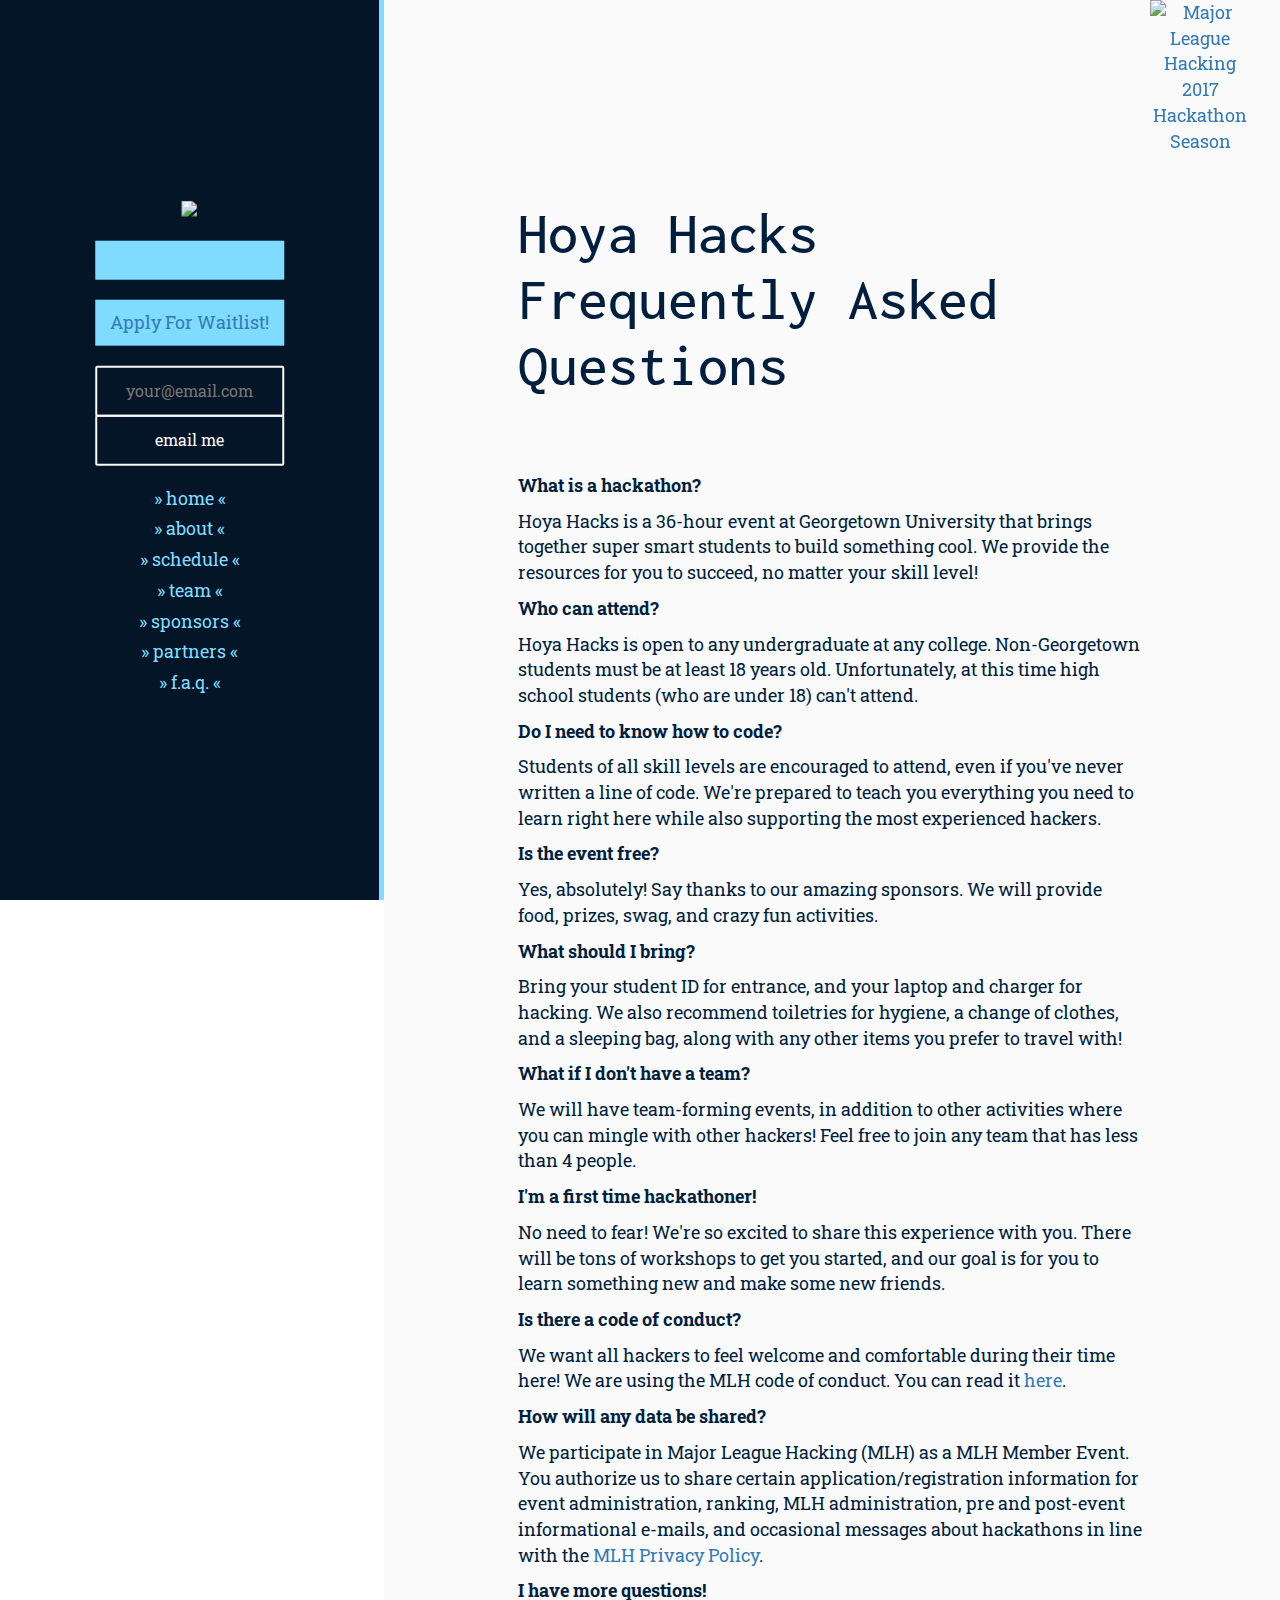
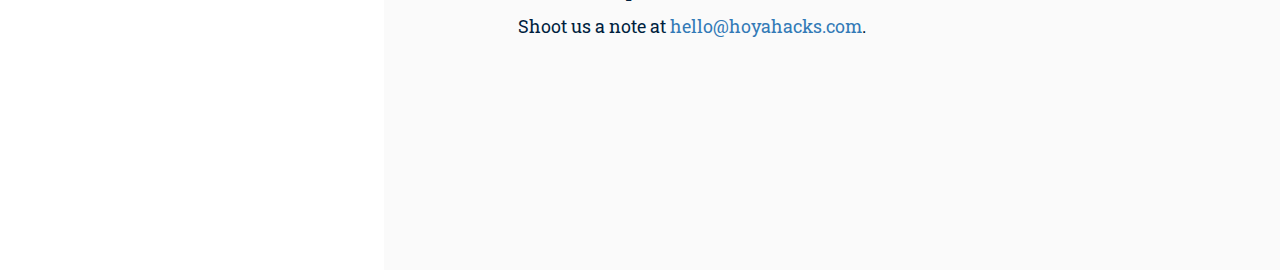
==== commit 3715cbd1: "Update faq.html" ====
--- a/faq.html
+++ b/faq.html
@@ -145,8 +145,6 @@
             <p>Yes, absolutely! Say thanks to our amazing sponsors. We will provide food, prizes, swag, and crazy fun activities.</p>
             <p style="font-weight:bold;">What should I bring?</p>
             <p>Bring your student ID for entrance, and your laptop and charger for hacking. We also recommend toiletries for hygiene, a change of clothes, and a sleeping bag, along with any other items you prefer to travel with!</p>
-            <p style="font-weight:bold;">How will I get there?</p>
-            <p>We will be sending busses to nearby cities!</p>
             <p style="font-weight:bold;">What if I don't have a team?</p>
             <p>We will have team-forming events, in addition to other activities where you can mingle with other hackers! Feel free to join any team that has less than 4 people.</p>
             <p style="font-weight:bold;">I'm a first time hackathoner!</p>
--- a/css/styles.css
+++ b/css/styles.css
@@ -12,6 +12,7 @@
 
 h1.hoyahacks {
     word-spacing: -10px;
+	background-color: #7FDBFF
 }
 
 body {
@@ -81,10 +82,14 @@
 .left {
     height: 100%;
     width: 30%;
-	/*background-color: #001f3f;*/
-	background-image: url("../img/color-bg-dark.jpg");
+	background-color: #031527;
+	/*background-image: url("../img/color-bg-dark.jpg");*//*Old Background*/
+	
+	/*background-image: url("../img/Background2018.png");*/
     color: #7FDBFF;
     border-right: 5px solid #7FDBFF;
+	
+	
 }
 
 .right {
@@ -280,7 +285,8 @@
     .left {
         width: inherit;
         /*background-color: #001f3f;*/
-		background-image: url("../img/color-bg-dark.jpg");
+		/*background-image: url("../img/color-bg-dark.jpg");*/
+	    	background-image: url("../img/Background2018.png");
         border: none;
     }
     .top {
@@ -303,6 +309,8 @@
     }
     .col-sm-4 {
         margin-top: 20px;
+		display: table-cell;
+		vertical-align: middle;
     }
     .contact-us {
         margin-top: 6em;
@@ -333,4 +341,4 @@
 }
 .dark-text {
     color: #001f3f;
-}+}
